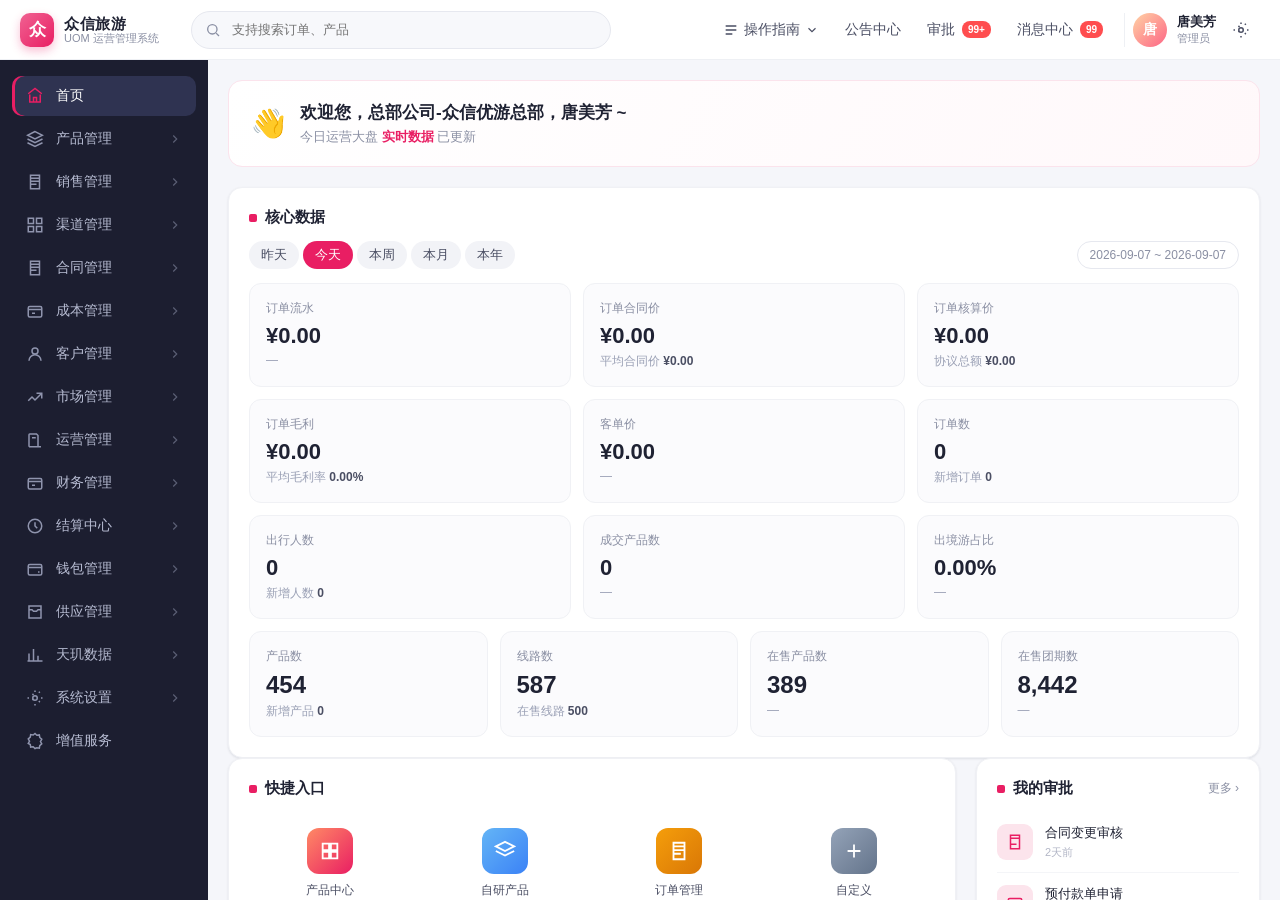
==== uom-system.html @ 3da6dd93 "Upload uom-system.html" ====
<!DOCTYPE html>
<html lang="zh-CN">
<head>
<meta charset="UTF-8" />
<meta name="viewport" content="width=device-width, initial-scale=1.0" />
<title>UOM 运营管理系统 · 众信旅游</title>
<style>
  :root {
    --brand: #E91E63;
    --brand-dark: #C2185B;
    --brand-soft: #FCE4EC;
    --brand-light: #FFF5F7;
    --ink: #1f2233;
    --ink-2: #4a4e63;
    --muted: #8a8fa3;
    --line: #eef0f4;
    --bg: #f5f6fa;
    --sidebar: #1c1e30;
    --sidebar-hover: #2a2d45;
    --sidebar-active: #2f3351;
    --green: #16a34a;
    --orange: #f59e0b;
    --red: #ff4d4f;
    --shadow-sm: 0 1px 3px rgba(25,28,50,.06), 0 1px 2px rgba(25,28,50,.04);
    --shadow-md: 0 8px 24px rgba(25,28,50,.09);
    --shadow-lg: 0 20px 50px rgba(25,28,50,.18);
  }
  * { box-sizing: border-box; margin: 0; padding: 0; }
  html, body { height: 100%; }
  body {
    font-family: -apple-system, BlinkMacSystemFont, "PingFang SC", "Microsoft YaHei", "Helvetica Neue", sans-serif;
    color: var(--ink);
    background: var(--bg);
    font-size: 14px;
    -webkit-font-smoothing: antialiased;
    overflow: hidden;
  }
  a { color: inherit; text-decoration: none; }
  button { font-family: inherit; cursor: pointer; border: none; background: none; }

  .app { height: 100vh; display: flex; flex-direction: column; }
  .header {
    height: 60px; flex: 0 0 60px;
    display: flex; align-items: center;
    background: #fff;
    border-bottom: 1px solid var(--line);
    padding: 0 20px;
    position: relative; z-index: 50;
  }
  .logo { display: flex; align-items: center; gap: 10px; margin-right: 32px; }
  .logo-mark {
    width: 34px; height: 34px; border-radius: 10px;
    background: linear-gradient(135deg, #F06292, var(--brand));
    color: #fff; font-weight: 700; font-size: 17px;
    display: flex; align-items: center; justify-content: center;
    box-shadow: 0 4px 10px rgba(233,30,99,.28);
  }
  .logo-text { line-height: 1.15; }
  .logo-text b { font-size: 15px; letter-spacing: .5px; }
  .logo-text span { display: block; font-size: 11px; color: var(--muted); }
  .search { flex: 1; max-width: 420px; position: relative; display: flex; align-items: center; }
  .search svg { position: absolute; left: 14px; color: var(--muted); }
  .search input {
    width: 100%; height: 38px; border-radius: 20px; border: 1px solid #e6e8ef;
    background: #f7f8fb; padding: 0 42px 0 40px; font-size: 13px; outline: none; transition: .2s;
  }
  .search input:focus { border-color: var(--brand); background: #fff; }
  .header-right { margin-left: auto; display: flex; align-items: center; gap: 4px; }
  .hd-link {
    display: flex; align-items: center; gap: 5px;
    padding: 8px 11px; border-radius: 8px; color: var(--ink-2);
    font-size: 14px; position: relative; transition: .15s;
  }
  .hd-link:hover { color: var(--brand); background: var(--brand-light); }
  .hd-link .caret { transition: .2s; }
  .hd-link.open .caret { transform: rotate(180deg); }
  .mdot { position: absolute; top: 5px; right: 5px; width: 7px; height: 7px; border-radius: 50%; background: #ff3b5c; }
  .hd-link .new-badge {
    margin-left: 2px; font-size: 10px; color: #fff; background: var(--red);
    padding: 1px 6px; border-radius: 8px; font-weight: 700; line-height: 1.5;
  }
  .user { display: flex; align-items: center; gap: 10px; padding-left: 8px; margin-left: 6px; border-left: 1px solid var(--line); }
  .set-btn { width: 38px; height: 38px; border-radius: 9px; display: inline-flex; align-items: center; justify-content: center; color: var(--ink-2); margin-left: 2px; }
  .set-btn:hover { background: #f1f2f6; }
  .avatar {
    width: 34px; height: 34px; border-radius: 50%;
    background: linear-gradient(135deg, #FFD3A5, #FD6585);
    color: #fff; font-weight: 600; font-size: 14px;
    display: flex; align-items: center; justify-content: center;
  }
  .user-name { font-size: 13px; font-weight: 600; }
  .user-role { font-size: 11px; color: var(--muted); }

  .dropdown { position: relative; }
  .dropdown-panel {
    position: absolute; top: calc(100% + 8px); right: 0;
    min-width: 210px; background: #fff; border-radius: 12px;
    box-shadow: var(--shadow-lg); border: 1px solid var(--line);
    padding: 6px; z-index: 200; opacity: 0; visibility: hidden;
    transform: translateY(-6px); transition: .18s;
  }
  .dropdown.open .dropdown-panel { opacity: 1; visibility: visible; transform: translateY(0); }
  .dd-item {
    display: flex; align-items: center; gap: 10px;
    padding: 10px 12px; border-radius: 8px; color: var(--ink-2);
    font-size: 14px; transition: .12s; width: 100%; text-align: left;
  }
  .dd-item svg { color: var(--muted); flex: 0 0 auto; }
  .dd-item:hover { background: var(--brand-light); color: var(--brand); }
  .dd-item:hover svg { color: var(--brand); }
  .dd-divider { height: 1px; background: var(--line); margin: 6px 4px; }
  .dd-heading { font-size: 11px; color: var(--muted); padding: 6px 12px 4px; letter-spacing: .5px; }
  .dd-item .new-tag {
    margin-left: auto; font-size: 10px; color: var(--brand);
    background: var(--brand-soft); padding: 2px 6px; border-radius: 4px; font-weight: 600;
  }

  .body { flex: 1; display: flex; min-height: 0; }
  .sidebar { width: 208px; flex: 0 0 208px; background: var(--sidebar); padding: 16px 12px; overflow-y: auto; }
  .side-item {
    display: flex; align-items: center; gap: 12px;
    padding: 11px 14px; border-radius: 10px; color: #b7bcd2;
    font-size: 14px; margin-bottom: 3px; transition: .14s; width: 100%; text-align: left;
    position: relative;
  }
  .side-item svg { color: #8f94ad; flex: 0 0 auto; }
  .side-item:hover { background: var(--sidebar-hover); color: #fff; }
  .side-item:hover svg { color: #dfe2f0; }
  .side-item.active { background: var(--sidebar-active); color: #fff; font-weight: 500; box-shadow: inset 3px 0 0 var(--brand); }
  .side-item.active svg { color: var(--brand); }
  .side-item .arrow { margin-left: auto; opacity: .55; transition: .2s; }

  .content { flex: 1; overflow-y: auto; padding: 20px; min-width: 0; }
  .grid { display: grid; grid-template-columns: minmax(0, 1fr) 284px; gap: 20px; align-items: start; }
  .main-col { display: flex; flex-direction: column; gap: 20px; }
  .card { background: #fff; border-radius: 14px; box-shadow: var(--shadow-sm); border: 1px solid #f0f1f5; }
  .card-pad { padding: 20px; }

  .hero {
    background: linear-gradient(120deg, #fff, #fff8fa);
    border: 1px solid #fbe3ec;
    padding: 20px 22px; border-radius: 14px;
    display: flex; align-items: center; gap: 14px; margin-bottom: 20px;
  }
  .hero-emoji { font-size: 28px; }
  .hero b { font-size: 17px; }
  .hero .sub { color: var(--muted); font-size: 13px; margin-top: 4px; }
  .hero .sub em { color: var(--brand); font-style: normal; font-weight: 600; }

  .section-title { font-size: 15px; font-weight: 600; margin-bottom: 14px; display: flex; align-items: center; gap: 8px; }
  .section-title .dot { width: 8px; height: 8px; border-radius: 2px; background: var(--brand); display: inline-block; }

  /* 核心数据 */
  .core-row { display: grid; grid-template-columns: repeat(3, 1fr); gap: 12px; }
  .core-cell { padding: 16px; border-radius: 12px; border: 1px solid #f0f1f5; background: #fbfbfd; }
  .core-cell .k { font-size: 12px; color: var(--muted); }
  .core-cell .v { font-size: 22px; font-weight: 700; margin-top: 6px; }
  .core-cell .s { font-size: 12px; color: #9aa0b5; margin-top: 4px; }
  .core-cell .s b { color: var(--ink-2); font-weight: 600; }
  .core-stats { display: grid; grid-template-columns: repeat(4, 1fr); gap: 12px; margin-top: 12px; }
  .core-stat { padding: 16px; border-radius: 12px; border: 1px solid #f0f1f5; background: #fbfbfd; }
  .core-stat .k { font-size: 12px; color: var(--muted); }
  .core-stat .v { font-size: 24px; font-weight: 700; margin-top: 6px; color: var(--ink); }
  .core-stat .s { font-size: 12px; color: #9aa0b5; margin-top: 4px; }

  .daterange { display: flex; align-items: center; gap: 4px; margin-bottom: 14px; }
  .daterange .chips { display: flex; gap: 4px; margin-right: auto; }
  .chip { padding: 5px 12px; border-radius: 14px; font-size: 13px; color: var(--ink-2); background: #f2f3f7; transition: .14s; }
  .chip:hover { background: #e8eaf1; }
  .chip.active { background: var(--brand); color: #fff; }
  .daterange .range { font-size: 12px; color: var(--muted); border: 1px solid #e6e8ef; padding: 6px 12px; border-radius: 14px; background: #fff; }

  /* 快捷入口 */
  .quick-row { display: grid; grid-template-columns: repeat(4, 1fr); gap: 12px; }
  .quick-cell { display: flex; flex-direction: column; align-items: center; gap: 8px; padding: 16px 6px; border-radius: 12px; cursor: pointer; transition: .15s; }
  .quick-cell:hover { background: #f7f8fb; }
  .quick-ico { width: 46px; height: 46px; border-radius: 12px; display: flex; align-items: center; justify-content: center; color: #fff; }
  .quick-cell span { font-size: 12px; color: var(--ink-2); }

  /* 消息通知 */
  .noti-item { display: flex; gap: 12px; padding: 12px 0; border-bottom: 1px solid #f4f5f8; align-items: flex-start; }
  .noti-item:last-child { border-bottom: none; }
  .noti-ico { width: 34px; height: 34px; border-radius: 9px; flex: 0 0 auto; display: flex; align-items: center; justify-content: center; }
  .noti-text { flex: 1; min-width: 0; }
  .noti-text p { font-size: 13px; line-height: 1.45; }
  .noti-time { font-size: 11px; color: #b2b6c6; margin-top: 3px; }

  /* 右侧栏 */
  .right-col { display: flex; flex-direction: column; gap: 20px; }
  .approve-item { display: flex; gap: 12px; padding: 12px 0; border-bottom: 1px solid #f4f5f8; align-items: flex-start; }
  .approve-item:last-child { border-bottom: none; }
  .approve-ico { width: 36px; height: 36px; border-radius: 9px; flex: 0 0 auto; display: flex; align-items: center; justify-content: center; background: var(--brand-soft); color: var(--brand); }
  .approve-main { flex: 1; min-width: 0; }
  .approve-main p { font-size: 13px; line-height: 1.4; }
  .approve-main .t { font-size: 11px; color: #b2b6c6; margin-top: 3px; }

  .anno-item { display: flex; gap: 10px; padding: 11px 0; border-bottom: 1px solid #f4f5f8; align-items: flex-start; }
  .anno-item:last-child { border-bottom: none; }
  .anno-tag { flex: 0 0 auto; font-size: 10px; color: #fff; padding: 2px 7px; border-radius: 4px; font-weight: 600; margin-top: 2px; }
  .anno-tag.urgent { background: var(--red); }
  .anno-tag.important { background: #faad14; }
  .anno-item p { font-size: 13px; line-height: 1.4; }
  .anno-item .t { font-size: 11px; color: #b2b6c6; margin-top: 2px; }

  ::-webkit-scrollbar { width: 8px; height: 8px; }
  ::-webkit-scrollbar-thumb { background: #d5d8e2; border-radius: 4px; }
  ::-webkit-scrollbar-thumb:hover { background: #c2c6d4; }
</style>
</head>
<body>
<div class="app">
  <header class="header">
    <div class="logo">
      <div class="logo-mark">众</div>
      <div class="logo-text">
        <b>众信旅游</b>
        <span>UOM 运营管理系统</span>
      </div>
    </div>

    <div class="search">
      <svg width="16" height="16" viewBox="0 0 24 24" fill="none" stroke="currentColor" stroke-width="2"><circle cx="11" cy="11" r="7"/><path d="m21 21-4.3-4.3"/></svg>
      <input type="text" placeholder="支持搜索订单、产品" />
    </div>

    <div class="header-right">
      <div class="dropdown" id="guideDropdown">
        <a class="hd-link" id="guideBtn" href="#">
          <svg width="16" height="16" viewBox="0 0 24 24" fill="none" stroke="currentColor" stroke-width="2"><path d="M4 6h16M4 12h16M4 18h10"/></svg>
          操作指南
          <svg class="caret" width="14" height="14" viewBox="0 0 24 24" fill="none" stroke="currentColor" stroke-width="2"><path d="m6 9 6 6 6-6"/></svg>
        </a>
        <div class="dropdown-panel">
          <div class="dd-item">
            <svg width="16" height="16" viewBox="0 0 24 24" fill="none" stroke="currentColor" stroke-width="2"><circle cx="12" cy="12" r="9"/><path d="M9.5 8.5v7l6-3.5z"/></svg>
            操作视频
          </div>
          <div class="dd-item">
            <svg width="16" height="16" viewBox="0 0 24 24" fill="none" stroke="currentColor" stroke-width="2"><path d="M4 4h16v16H4z"/><path d="M4 9h16"/><path d="M9 9v11"/></svg>
            操作手册
          </div>
          <div class="dd-divider"></div>
          <div class="dd-heading">集团制度</div>
          <button class="dd-item" id="openDocsBtn">
            <svg width="16" height="16" viewBox="0 0 24 24" fill="none" stroke="currentColor" stroke-width="2"><path d="M3 8a2 2 0 0 1 2-2h4l2 2h8a2 2 0 0 1 2 2v8a2 2 0 0 1-2 2H5a2 2 0 0 1-2-2z"/></svg>
            集团文件中心
            <span class="new-tag">NEW</span>
          </button>
        </div>
      </div>

      <a class="hd-link" href="#">公告中心</a>
      <a class="hd-link" href="#">审批<span class="new-badge">99+</span></a>
      <a class="hd-link" href="#">消息中心<span class="new-badge">99</span></a>

      <div class="user">
        <div class="avatar">唐</div>
        <div>
          <div class="user-name">唐美芳</div>
          <div class="user-role">管理员</div>
        </div>
      </div>
      <button class="set-btn" aria-label="系统设置">
        <svg width="18" height="18" viewBox="0 0 24 24" fill="none" stroke="currentColor" stroke-width="2"><circle cx="12" cy="12" r="3"/><path d="M12 2v2m0 16v2M2 12h2m16 0h2m-4.9-6.9 1.4-1.4m-9.9 11 1.4-1.4m0-5.4-1.4-1.4m9.9 11-1.4-1.4"/></svg>
      </button>
    </div>
  </header>

  <div class="body">
    <aside class="sidebar">
      <button class="side-item active">
        <svg width="18" height="18" viewBox="0 0 24 24" fill="none" stroke="currentColor" stroke-width="2"><path d="m3 9 9-7 9 7"/><path d="M5 10v10h14V10"/><path d="M10 20v-6h4v6"/></svg>
        首页
      </button>
      <button class="side-item">
        <svg width="18" height="18" viewBox="0 0 24 24" fill="none" stroke="currentColor" stroke-width="2"><path d="M12 2 2 7l10 5 10-5-10-5z"/><path d="M2 12l10 5 10-5"/><path d="M2 17l10 5 10-5"/></svg>
        产品管理
        <svg class="arrow" width="14" height="14" viewBox="0 0 24 24" fill="none" stroke="currentColor" stroke-width="2"><path d="m9 6 6 6-6 6"/></svg>
      </button>
      <button class="side-item">
        <svg width="18" height="18" viewBox="0 0 24 24" fill="none" stroke="currentColor" stroke-width="2"><path d="M6 3h12v18H6z"/><path d="M6 7h12M6 11h12M6 15h8"/></svg>
        销售管理
        <svg class="arrow" width="14" height="14" viewBox="0 0 24 24" fill="none" stroke="currentColor" stroke-width="2"><path d="m9 6 6 6-6 6"/></svg>
      </button>
      <button class="side-item">
        <svg width="18" height="18" viewBox="0 0 24 24" fill="none" stroke="currentColor" stroke-width="2"><rect x="3" y="3" width="7" height="7"/><rect x="14" y="3" width="7" height="7"/><rect x="3" y="14" width="7" height="7"/><rect x="14" y="14" width="7" height="7"/></svg>
        渠道管理
        <svg class="arrow" width="14" height="14" viewBox="0 0 24 24" fill="none" stroke="currentColor" stroke-width="2"><path d="m9 6 6 6-6 6"/></svg>
      </button>
      <button class="side-item">
        <svg width="18" height="18" viewBox="0 0 24 24" fill="none" stroke="currentColor" stroke-width="2"><path d="M6 3h12v18H6z"/><path d="M6 7h12M6 11h12M6 15h8"/></svg>
        合同管理
        <svg class="arrow" width="14" height="14" viewBox="0 0 24 24" fill="none" stroke="currentColor" stroke-width="2"><path d="m9 6 6 6-6 6"/></svg>
      </button>
      <button class="side-item">
        <svg width="18" height="18" viewBox="0 0 24 24" fill="none" stroke="currentColor" stroke-width="2"><rect x="3" y="6" width="18" height="14" rx="2"/><path d="M3 10h18"/><path d="M8 15h4"/></svg>
        成本管理
        <svg class="arrow" width="14" height="14" viewBox="0 0 24 24" fill="none" stroke="currentColor" stroke-width="2"><path d="m9 6 6 6-6 6"/></svg>
      </button>
      <button class="side-item">
        <svg width="18" height="18" viewBox="0 0 24 24" fill="none" stroke="currentColor" stroke-width="2"><circle cx="12" cy="8" r="4"/><path d="M4 21a8 8 0 0 1 16 0"/></svg>
        客户管理
        <svg class="arrow" width="14" height="14" viewBox="0 0 24 24" fill="none" stroke="currentColor" stroke-width="2"><path d="m9 6 6 6-6 6"/></svg>
      </button>
      <button class="side-item">
        <svg width="18" height="18" viewBox="0 0 24 24" fill="none" stroke="currentColor" stroke-width="2"><path d="M3 17l5-5 4 4 8-8"/><path d="M14 7h7v7"/></svg>
        市场管理
        <svg class="arrow" width="14" height="14" viewBox="0 0 24 24" fill="none" stroke="currentColor" stroke-width="2"><path d="m9 6 6 6-6 6"/></svg>
      </button>
      <button class="side-item">
        <svg width="18" height="18" viewBox="0 0 24 24" fill="none" stroke="currentColor" stroke-width="2"><path d="M4 21V5a1 1 0 0 1 1-1h9l2 2v15"/><path d="M4 21h16M8 9h5"/></svg>
        运营管理
        <svg class="arrow" width="14" height="14" viewBox="0 0 24 24" fill="none" stroke="currentColor" stroke-width="2"><path d="m9 6 6 6-6 6"/></svg>
      </button>
      <button class="side-item">
        <svg width="18" height="18" viewBox="0 0 24 24" fill="none" stroke="currentColor" stroke-width="2"><rect x="3" y="6" width="18" height="14" rx="2"/><path d="M3 10h18"/><path d="M8 15h4"/></svg>
        财务管理
        <svg class="arrow" width="14" height="14" viewBox="0 0 24 24" fill="none" stroke="currentColor" stroke-width="2"><path d="m9 6 6 6-6 6"/></svg>
      </button>
      <button class="side-item">
        <svg width="18" height="18" viewBox="0 0 24 24" fill="none" stroke="currentColor" stroke-width="2"><circle cx="12" cy="12" r="9"/><path d="M12 7v5l3 3"/></svg>
        结算中心
        <svg class="arrow" width="14" height="14" viewBox="0 0 24 24" fill="none" stroke="currentColor" stroke-width="2"><path d="m9 6 6 6-6 6"/></svg>
      </button>
      <button class="side-item">
        <svg width="18" height="18" viewBox="0 0 24 24" fill="none" stroke="currentColor" stroke-width="2"><rect x="3" y="6" width="18" height="14" rx="2"/><path d="M3 10h18"/><path d="M16 16h2"/></svg>
        钱包管理
        <svg class="arrow" width="14" height="14" viewBox="0 0 24 24" fill="none" stroke="currentColor" stroke-width="2"><path d="m9 6 6 6-6 6"/></svg>
      </button>
      <button class="side-item">
        <svg width="18" height="18" viewBox="0 0 24 24" fill="none" stroke="currentColor" stroke-width="2"><path d="M4 4h16v16H4z"/><path d="M4 9h4l2 2h4l2-2h4"/></svg>
        供应管理
        <svg class="arrow" width="14" height="14" viewBox="0 0 24 24" fill="none" stroke="currentColor" stroke-width="2"><path d="m9 6 6 6-6 6"/></svg>
      </button>
      <button class="side-item">
        <svg width="18" height="18" viewBox="0 0 24 24" fill="none" stroke="currentColor" stroke-width="2"><path d="M4 20V10M10 20V4M16 20v-7M22 20H2"/></svg>
        天玑数据
        <svg class="arrow" width="14" height="14" viewBox="0 0 24 24" fill="none" stroke="currentColor" stroke-width="2"><path d="m9 6 6 6-6 6"/></svg>
      </button>
      <button class="side-item">
        <svg width="18" height="18" viewBox="0 0 24 24" fill="none" stroke="currentColor" stroke-width="2"><circle cx="12" cy="12" r="3"/><path d="M12 2v2m0 16v2M2 12h2m16 0h2m-4.9-6.9 1.4-1.4m-9.9 11 1.4-1.4m0-5.4-1.4-1.4m9.9 11-1.4-1.4"/></svg>
        系统设置
        <svg class="arrow" width="14" height="14" viewBox="0 0 24 24" fill="none" stroke="currentColor" stroke-width="2"><path d="m9 6 6 6-6 6"/></svg>
      </button>
      <button class="side-item">
        <svg width="18" height="18" viewBox="0 0 24 24" fill="none" stroke="currentColor" stroke-width="2"><path d="M12 2l2.4 2.4 3.4-.5.5 3.4L21 9.7l-1.7 3 1.7 3-2.7 2.4-.5 3.4-3.4-.5L12 22l-2.4-2.4-3.4.5-.5-3.4L3 15.3l1.7-3L3 9.3l2.7-2.4.5-3.4 3.4.5z"/></svg>
        增值服务
      </button>
    </aside>

    <main class="content">
      <div class="hero">
        <div class="hero-emoji">👋</div>
        <div>
          <b>欢迎您，总部公司-众信优游总部，唐美芳 ~</b>
          <div class="sub">今日运营大盘 <em>实时数据</em> 已更新</div>
        </div>
      </div>

      <!-- 核心数据 -->
      <div class="card card-pad">
        <div class="section-title"><span class="dot"></span>核心数据</div>
        <div class="daterange">
          <div class="chips">
            <button class="chip">昨天</button>
            <button class="chip active">今天</button>
            <button class="chip">本周</button>
            <button class="chip">本月</button>
            <button class="chip">本年</button>
          </div>
          <div class="range">2026-09-07 ~ 2026-09-07</div>
        </div>
        <div class="core-row">
          <div class="core-cell"><div class="k">订单流水</div><div class="v">¥0.00</div><div class="s">—</div></div>
          <div class="core-cell"><div class="k">订单合同价</div><div class="v">¥0.00</div><div class="s">平均合同价 <b>¥0.00</b></div></div>
          <div class="core-cell"><div class="k">订单核算价</div><div class="v">¥0.00</div><div class="s">协议总额 <b>¥0.00</b></div></div>
          <div class="core-cell"><div class="k">订单毛利</div><div class="v">¥0.00</div><div class="s">平均毛利率 <b>0.00%</b></div></div>
          <div class="core-cell"><div class="k">客单价</div><div class="v">¥0.00</div><div class="s">—</div></div>
          <div class="core-cell"><div class="k">订单数</div><div class="v">0</div><div class="s">新增订单 <b>0</b></div></div>
          <div class="core-cell"><div class="k">出行人数</div><div class="v">0</div><div class="s">新增人数 <b>0</b></div></div>
          <div class="core-cell"><div class="k">成交产品数</div><div class="v">0</div><div class="s">—</div></div>
          <div class="core-cell"><div class="k">出境游占比</div><div class="v">0.00%</div><div class="s">—</div></div>
        </div>
        <div class="core-stats">
          <div class="core-stat"><div class="k">产品数</div><div class="v">454</div><div class="s">新增产品 <b style="color:var(--ink-2)">0</b></div></div>
          <div class="core-stat"><div class="k">线路数</div><div class="v">587</div><div class="s">在售线路 <b style="color:var(--ink-2)">500</b></div></div>
          <div class="core-stat"><div class="k">在售产品数</div><div class="v">389</div><div class="s">—</div></div>
          <div class="core-stat"><div class="k">在售团期数</div><div class="v">8,442</div><div class="s">—</div></div>
        </div>
      </div>

      <div class="grid">
        <div class="main-col">
          <!-- 快捷入口 -->
          <div class="card card-pad">
            <div class="section-title"><span class="dot"></span>快捷入口</div>
            <div class="quick-row">
              <div class="quick-cell"><div class="quick-ico" style="background:linear-gradient(135deg,#ff8a65,#e91e63)"><svg width="22" height="22" viewBox="0 0 24 24" fill="none" stroke="#fff" stroke-width="2"><path d="M4 4h7v7H4z"/><path d="M13 4h7v7h-7z"/><path d="M4 13h7v7H4z"/><path d="M13 13h7v7h-7z"/></svg></div><span>产品中心</span></div>
              <div class="quick-cell"><div class="quick-ico" style="background:linear-gradient(135deg,#64b5f6,#3b82f6)"><svg width="22" height="22" viewBox="0 0 24 24" fill="none" stroke="#fff" stroke-width="2"><path d="M12 2 2 7l10 5 10-5-10-5z"/><path d="M2 12l10 5 10-5"/></svg></div><span>自研产品</span></div>
              <div class="quick-cell"><div class="quick-ico" style="background:linear-gradient(135deg,#f59e0b,#d97706)"><svg width="22" height="22" viewBox="0 0 24 24" fill="none" stroke="#fff" stroke-width="2"><path d="M6 3h12v18H6z"/><path d="M6 7h12M6 11h12M6 15h8"/></svg></div><span>订单管理</span></div>
              <div class="quick-cell"><div class="quick-ico" style="background:linear-gradient(135deg,#94a3b8,#64748b)"><svg width="22" height="22" viewBox="0 0 24 24" fill="none" stroke="#fff" stroke-width="2"><path d="M12 5v14M5 12h14"/></svg></div><span>自定义</span></div>
            </div>
          </div>

          <!-- 消息通知 -->
          <div class="card card-pad">
            <div class="section-title"><span class="dot"></span>消息通知</div>
            <div class="noti-item">
              <div class="noti-ico" style="background:#fef4e6;color:#f59e0b"><svg width="17" height="17" viewBox="0 0 24 24" fill="none" stroke="currentColor" stroke-width="2"><path d="M12 9v4m0 4h.01"/><path d="M10.3 3.9 2.7 17a2 2 0 0 0 1.7 3h15.2a2 2 0 0 0 1.7-3L13.7 3.9a2 2 0 0 0-3.4 0z"/></svg></div>
              <div class="noti-text"><p><b>圈子账号未绑定</b>：门店账号【北京朝阳门店】已连续 90 天无订单，请及时跟进。</p><div class="noti-time">2026-07-09</div></div>
            </div>
            <div class="noti-item">
              <div class="noti-ico" style="background:#fef4e6;color:#f59e0b"><svg width="17" height="17" viewBox="0 0 24 24" fill="none" stroke="currentColor" stroke-width="2"><path d="M12 9v4m0 4h.01"/><path d="M10.3 3.9 2.7 17a2 2 0 0 0 1.7 3h15.2a2 2 0 0 0 1.7-3L13.7 3.9a2 2 0 0 0-3.4 0z"/></svg></div>
              <div class="noti-text"><p><b>圈子账号未绑定</b>：门店账号【上海浦东门店】已连续 120 天无订单，请及时跟进。</p><div class="noti-time">2026-07-09</div></div>
            </div>
            <div class="noti-item">
              <div class="noti-ico" style="background:#fff0f1;color:#e91e63"><svg width="17" height="17" viewBox="0 0 24 24" fill="none" stroke="currentColor" stroke-width="2"><path d="M6 3h12v18H6z"/><path d="M6 7h12M6 11h12M6 15h8"/></svg></div>
              <div class="noti-text"><p>供应商 <b>「众信优品」</b> 提交了合同基础信息变更申请，待您审批。</p><div class="noti-time">2026-07-08</div></div>
            </div>
          </div>
        </div>

        <!-- 右侧栏 -->
        <div class="right-col">
          <div class="card card-pad">
            <div class="section-title"><span class="dot"></span>我的审批 <span style="margin-left:auto;font-size:12px;color:var(--muted);font-weight:400;cursor:pointer">更多 ›</span></div>
            <div class="approve-item">
              <div class="approve-ico"><svg width="18" height="18" viewBox="0 0 24 24" fill="none" stroke="currentColor" stroke-width="2"><path d="M6 3h12v18H6z"/><path d="M6 7h12"/><path d="M6 15h8"/></svg></div>
              <div class="approve-main"><p>合同变更审核</p><div class="t">2天前</div></div>
            </div>
            <div class="approve-item">
              <div class="approve-ico"><svg width="18" height="18" viewBox="0 0 24 24" fill="none" stroke="currentColor" stroke-width="2"><rect x="3" y="6" width="18" height="14" rx="2"/><path d="M3 10h18"/></svg></div>
              <div class="approve-main"><p>预付款单申请</p><div class="t">2天前</div></div>
            </div>
            <div class="approve-item">
              <div class="approve-ico"><svg width="18" height="18" viewBox="0 0 24 24" fill="none" stroke="currentColor" stroke-width="2"><path d="M12 2 2 7l10 5 10-5-10-5z"/></svg></div>
              <div class="approve-main"><p>单独修改供应商</p><div class="t">2026-08-27</div></div>
            </div>
            <div class="approve-item">
              <div class="approve-ico"><svg width="18" height="18" viewBox="0 0 24 24" fill="none" stroke="currentColor" stroke-width="2"><path d="M6 3h12v18H6z"/><path d="M6 7h12"/></svg></div>
              <div class="approve-main"><p>供应商合同基础信息变更申请</p><div class="t">2026-06-27</div></div>
            </div>
            <div class="approve-item">
              <div class="approve-ico"><svg width="18" height="18" viewBox="0 0 24 24" fill="none" stroke="currentColor" stroke-width="2"><rect x="3" y="6" width="18" height="14" rx="2"/><path d="M3 10h18"/></svg></div>
              <div class="approve-main"><p>钱包客户退款申请</p><div class="t">2026-06-21</div></div>
            </div>
          </div>

          <div class="card card-pad">
            <div class="section-title"><span class="dot"></span>系统公告 <span style="margin-left:auto;font-size:12px;color:var(--muted);font-weight:400;cursor:pointer">更多 ›</span></div>
            <div class="anno-item"><span class="anno-tag urgent">紧急</span><div><p>优游平台服务条款</p><div class="t">2026-08-19</div></div></div>
            <div class="anno-item"><span class="anno-tag important">重要</span><div><p>优游平台升级说明</p><div class="t">2026-03-28</div></div></div>
            <div class="anno-item"><span class="anno-tag important">重要</span><div><p>系统版本更新</p><div class="t">2026-01-03</div></div></div>
          </div>
        </div>
      </div>
    </main>
  </div>
</div>

<script>
  const dropdown = document.getElementById("guideDropdown");
  const guideBtn = document.getElementById("guideBtn");
  guideBtn.addEventListener("click", (e) => { e.preventDefault(); dropdown.classList.toggle("open"); });
  document.addEventListener("click", (e) => {
    if (!dropdown.contains(e.target)) dropdown.classList.remove("open");
  });

  document.getElementById("openDocsBtn").addEventListener("click", () => {
    dropdown.classList.remove("open");
    window.open("group-document-center.html?sys=uom", "_blank", "noopener");
  });
</script>
</body>
</html>
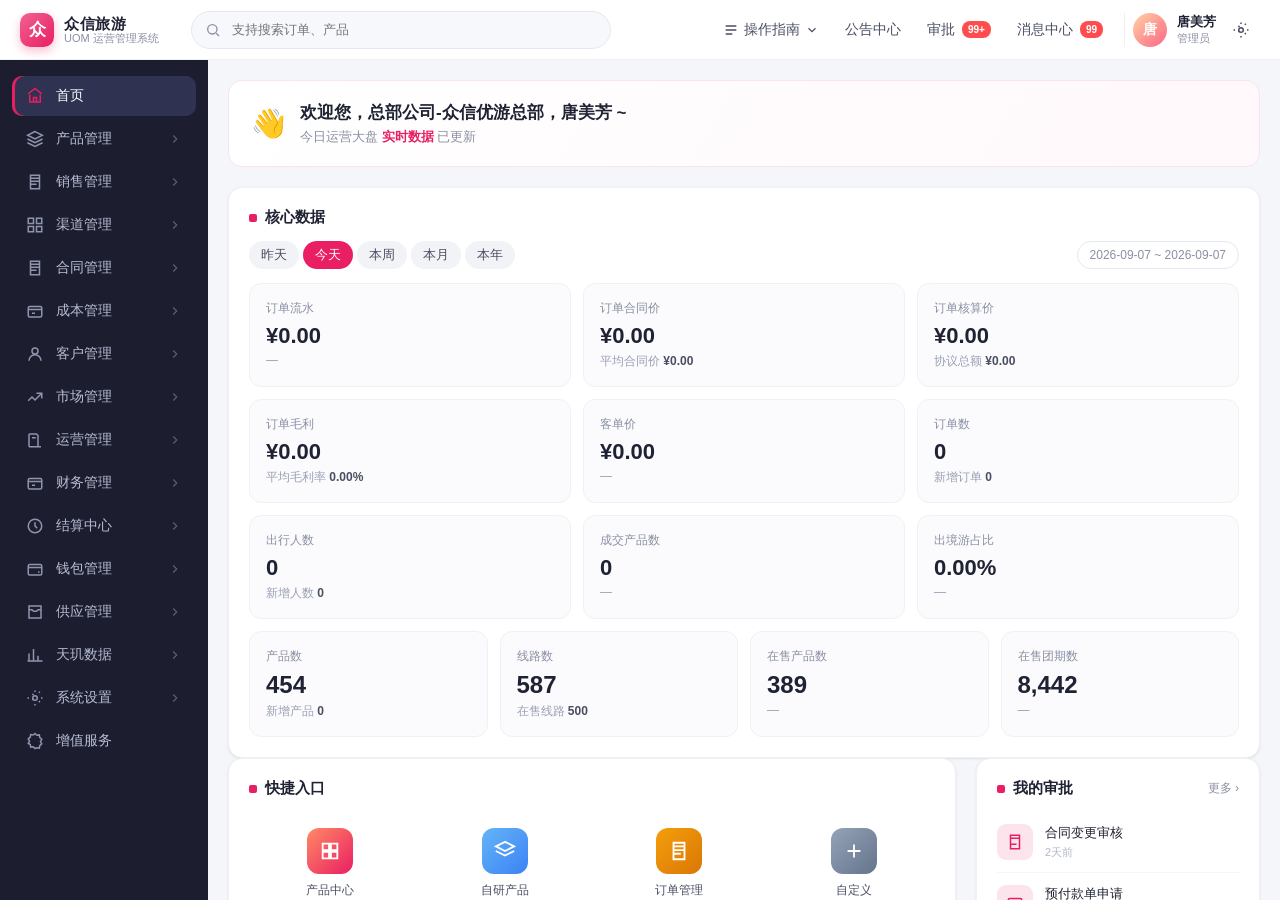
==== commit 97970d57: "deploy uom latest @2026-09-18 11:19" ====
--- a/uom-system.html
+++ b/uom-system.html
@@ -129,8 +129,32 @@
   .side-item.active { background: var(--sidebar-active); color: #fff; font-weight: 500; box-shadow: inset 3px 0 0 var(--brand); }
   .side-item.active svg { color: var(--brand); }
   .side-item .arrow { margin-left: auto; opacity: .55; transition: .2s; }
+  .side-item.expanded .arrow { transform: rotate(90deg); }
+  .side-item.expanded { background: var(--sidebar-active); color: #fff; }
+  .side-flyout {
+    position: fixed; z-index: 1200; min-width: 380px;
+    background: #26282e; border: 1px solid #35383f; border-radius: 12px;
+    box-shadow: 0 14px 40px rgba(0,0,0,.4); padding: 14px 16px 18px;
+    opacity: 0; visibility: hidden; transform: translateX(-8px); transition: .16s ease;
+    pointer-events: none;
+  }
+  .side-flyout.show { opacity: 1; visibility: visible; transform: none; pointer-events: auto; }
+  .fly-seg-title {
+    display: flex; align-items: center; gap: 8px; color: #fff;
+    font-size: 13px; font-weight: 600; margin: 4px 0 10px;
+  }
+  .fly-seg-title .fly-bar { width: 3px; height: 14px; border-radius: 2px; background: var(--brand); }
+  .fly-grid { display: grid; grid-template-columns: repeat(3, 1fr); gap: 6px; margin-bottom: 14px; }
+  .fly-item {
+    padding: 9px 6px; border-radius: 7px; color: #d4d7df; font-size: 13px;
+    text-align: center; white-space: nowrap; transition: .12s;
+  }
+  .fly-item:hover { background: var(--brand); color: #fff; }
+  .fly-item:hover svg { color: #fff; }
 
   .content { flex: 1; overflow-y: auto; padding: 20px; min-width: 0; }
+  #embedFrame { width: 100%; height: calc(100vh - 100px); border: 0; border-radius: 10px; background: #fff; display: none; box-shadow: var(--shadow-sm); }
+  #dashHome { min-width: 0; }
   .grid { display: grid; grid-template-columns: minmax(0, 1fr) 284px; gap: 20px; align-items: start; }
   .main-col { display: flex; flex-direction: column; gap: 20px; }
   .card { background: #fff; border-radius: 14px; box-shadow: var(--shadow-sm); border: 1px solid #f0f1f5; }
@@ -243,7 +267,7 @@
           <div class="dd-heading">集团制度</div>
           <button class="dd-item" id="openDocsBtn">
             <svg width="16" height="16" viewBox="0 0 24 24" fill="none" stroke="currentColor" stroke-width="2"><path d="M3 8a2 2 0 0 1 2-2h4l2 2h8a2 2 0 0 1 2 2v8a2 2 0 0 1-2 2H5a2 2 0 0 1-2-2z"/></svg>
-            集团文件中心
+            标准文件
             <span class="new-tag">NEW</span>
           </button>
         </div>
@@ -268,15 +292,42 @@
 
   <div class="body">
     <aside class="sidebar">
-      <button class="side-item active">
+      <button class="side-item active" data-action="home">
         <svg width="18" height="18" viewBox="0 0 24 24" fill="none" stroke="currentColor" stroke-width="2"><path d="m3 9 9-7 9 7"/><path d="M5 10v10h14V10"/><path d="M10 20v-6h4v6"/></svg>
         首页
       </button>
-      <button class="side-item">
+      <div class="side-group" id="group-prod">
+      <button class="side-item expandable" id="prodItem">
         <svg width="18" height="18" viewBox="0 0 24 24" fill="none" stroke="currentColor" stroke-width="2"><path d="M12 2 2 7l10 5 10-5-10-5z"/><path d="M2 12l10 5 10-5"/><path d="M2 17l10 5 10-5"/></svg>
         产品管理
         <svg class="arrow" width="14" height="14" viewBox="0 0 24 24" fill="none" stroke="currentColor" stroke-width="2"><path d="m9 6 6 6-6 6"/></svg>
       </button>
+      <div class="side-flyout" id="flyout-prod">
+        <div class="fly-seg-title"><span class="fly-bar"></span>外采旅游产品</div>
+        <div class="fly-grid">
+          <a class="fly-item" href="#">产品中心</a>
+          <a class="fly-item" href="#" data-url="./index.html#/admin/product/list?embed=1">产品管理</a>
+          <a class="fly-item" href="#">产品运营</a>
+        </div>
+        <div class="fly-seg-title"><span class="fly-bar"></span>自研旅游产品</div>
+        <div class="fly-grid">
+          <a class="fly-item" href="#">自研产品</a>
+          <a class="fly-item" href="#">众信制造团控</a>
+          <a class="fly-item" href="#">自研团控</a>
+        </div>
+        <div class="fly-seg-title"><span class="fly-bar"></span>保险产品</div>
+        <div class="fly-grid">
+          <a class="fly-item" href="#">保险公司管理</a>
+          <a class="fly-item" href="#">保险产品管理</a>
+        </div>
+        <div class="fly-seg-title"><span class="fly-bar"></span>酒店产品</div>
+        <div class="fly-grid">
+          <a class="fly-item" href="#">酒店基础管理</a>
+          <a class="fly-item" href="#">酒店信息管理</a>
+          <a class="fly-item" href="#">供应商酒店管理</a>
+        </div>
+      </div>
+    </div>
       <button class="side-item">
         <svg width="18" height="18" viewBox="0 0 24 24" fill="none" stroke="currentColor" stroke-width="2"><path d="M6 3h12v18H6z"/><path d="M6 7h12M6 11h12M6 15h8"/></svg>
         销售管理
@@ -307,11 +358,25 @@
         市场管理
         <svg class="arrow" width="14" height="14" viewBox="0 0 24 24" fill="none" stroke="currentColor" stroke-width="2"><path d="m9 6 6 6-6 6"/></svg>
       </button>
-      <button class="side-item">
+      <div class="side-group" id="group-ops">
+      <button class="side-item expandable" id="opsItem">
         <svg width="18" height="18" viewBox="0 0 24 24" fill="none" stroke="currentColor" stroke-width="2"><path d="M4 21V5a1 1 0 0 1 1-1h9l2 2v15"/><path d="M4 21h16M8 9h5"/></svg>
         运营管理
         <svg class="arrow" width="14" height="14" viewBox="0 0 24 24" fill="none" stroke="currentColor" stroke-width="2"><path d="m9 6 6 6-6 6"/></svg>
       </button>
+      <div class="side-flyout" id="flyout-ops">
+        <div class="fly-seg-title"><span class="fly-bar"></span>平台运营</div>
+        <div class="fly-grid">
+          <a class="fly-item" href="#" data-url="./index.html#/admin?embed=1">C端首页配置</a>
+          <a class="fly-item" href="#" data-url="./index.html#/admin/news?embed=1">众信动态配置</a>
+          <a class="fly-item" href="group-document-center.html?sys=uom" target="_blank">标准文件</a>
+        </div>
+        <div class="fly-seg-title"><span class="fly-bar"></span>营销活动</div>
+        <div class="fly-grid">
+          <a class="fly-item" href="#" data-url="./index.html#/admin/topic-activity?embed=1">C端专题活动</a>
+        </div>
+      </div>
+    </div>
       <button class="side-item">
         <svg width="18" height="18" viewBox="0 0 24 24" fill="none" stroke="currentColor" stroke-width="2"><rect x="3" y="6" width="18" height="14" rx="2"/><path d="M3 10h18"/><path d="M8 15h4"/></svg>
         财务管理
@@ -349,6 +414,8 @@
     </aside>
 
     <main class="content">
+      <iframe id="embedFrame" src="about:blank" title="功能页面"></iframe>
+      <div id="dashHome">
       <div class="hero">
         <div class="hero-emoji">👋</div>
         <div>
@@ -454,6 +521,7 @@
           </div>
         </div>
       </div>
+      </div>
     </main>
   </div>
 </div>
@@ -470,6 +538,94 @@
     dropdown.classList.remove("open");
     window.open("group-document-center.html?sys=uom", "_blank", "noopener");
   });
+
+  // 运营管理：悬浮弹出一级菜单
+  const opsBtn = document.getElementById("opsItem");
+  const flyOut = document.getElementById("flyout-ops");
+  let flyHideTimer = null;
+  function posFlyout() {
+    const r = opsBtn.getBoundingClientRect();
+    flyOut.style.left = (r.right + 8) + "px";
+    flyOut.style.top = r.top < 8 ? 8 + "px" : r.top + "px";
+  }
+  function showFly() { clearTimeout(flyHideTimer); posFlyout(); flyOut.classList.add("show"); }
+  function hideFly() { flyOut.classList.remove("show"); }
+  function scheduleFlyHide() { clearTimeout(flyHideTimer); flyHideTimer = setTimeout(hideFly, 200); }
+  opsBtn.addEventListener("mouseenter", showFly);
+  opsBtn.addEventListener("mouseleave", scheduleFlyHide);
+  flyOut.addEventListener("mouseenter", () => clearTimeout(flyHideTimer));
+  flyOut.addEventListener("mouseleave", hideFly);
+
+  // === 功能页 iframe 嵌入 + URL hash 路由同步 ===
+  const embedFrame = document.getElementById("embedFrame");
+  const dashHome = document.getElementById("dashHome");
+  function routeOf(url) {
+    const i = url.indexOf("#");
+    return i >= 0 ? url.substring(i + 1) : "";
+  }
+  function findItemByRoute(route) {
+    return [...document.querySelectorAll(".fly-item[data-url]")].find(a => a.getAttribute("data-url").includes("#" + route)) || null;
+  }
+  function loadEmbed(url) {
+    if (!embedFrame) return;
+    embedFrame.style.display = "block";
+    dashHome.style.display = "none";
+    embedFrame.src = url;
+    document.querySelectorAll(".side-item").forEach(b => b.classList.remove("active"));
+    // 把子页面路由同步到地址栏 hash，实现刷新/后退可恢复
+    const route = routeOf(url);
+    if (("" + location.hash).replace(/^#/, "") !== route) location.hash = route;
+  }
+  function showHome() {
+    if (!embedFrame) return;
+    embedFrame.style.display = "none";
+    embedFrame.src = "about:blank";
+    dashHome.style.display = "";
+    document.querySelectorAll(".side-item").forEach(b => b.classList.remove("active"));
+    const home = document.querySelector('.side-item[data-action="home"]');
+    if (home) home.classList.add("active");
+    // 回到首页时清空地址栏 hash
+    if (location.hash) history.replaceState(null, "", location.pathname + location.search);
+  }
+  // 点击带 data-url 的 fly-item → 在 iframe 加载，地址栏同步
+  document.addEventListener("click", (e) => {
+    const t = e.target.closest(".fly-item[data-url]");
+    if (t) { e.preventDefault(); loadEmbed(t.getAttribute("data-url")); return; }
+    const home = e.target.closest('[data-action="home"]');
+    if (home) { showHome(); }
+  });
+  // 支持浏览器前进/后退 / 手动改地址栏
+  window.addEventListener("hashchange", () => {
+    const route = (location.hash || "").replace(/^#/, "");
+    if (!route) { showHome(); return; }
+    const el = findItemByRoute(route);
+    if (el) loadEmbed(el.getAttribute("data-url"));
+  });
+  // 刷新后根据当前 hash 恢复对应子页面
+  (function restore() {
+    const route = (location.hash || "").replace(/^#/, "");
+    if (route) {
+      const el = findItemByRoute(route);
+      if (el) loadEmbed(el.getAttribute("data-url"));
+    }
+  })();
+
+  // 产品管理：悬浮弹出二级菜单（与运营管理同款交互）
+  const prodBtn = document.getElementById("prodItem");
+  const prodFly = document.getElementById("flyout-prod");
+  let prodHideTimer = null;
+  function posFlyoutProd() {
+    const r = prodBtn.getBoundingClientRect();
+    prodFly.style.left = (r.right + 8) + "px";
+    prodFly.style.top = r.top < 8 ? 8 + "px" : r.top + "px";
+  }
+  function showProdFly() { clearTimeout(prodHideTimer); posFlyoutProd(); prodFly.classList.add("show"); prodBtn.classList.add("expanded"); }
+  function hideProdFly() { prodFly.classList.remove("show"); prodBtn.classList.remove("expanded"); }
+  function scheduleProdHide() { clearTimeout(prodHideTimer); prodHideTimer = setTimeout(hideProdFly, 200); }
+  prodBtn.addEventListener("mouseenter", showProdFly);
+  prodBtn.addEventListener("mouseleave", scheduleProdHide);
+  prodFly.addEventListener("mouseenter", () => clearTimeout(prodHideTimer));
+  prodFly.addEventListener("mouseleave", hideProdFly);
 </script>
 </body>
 </html>
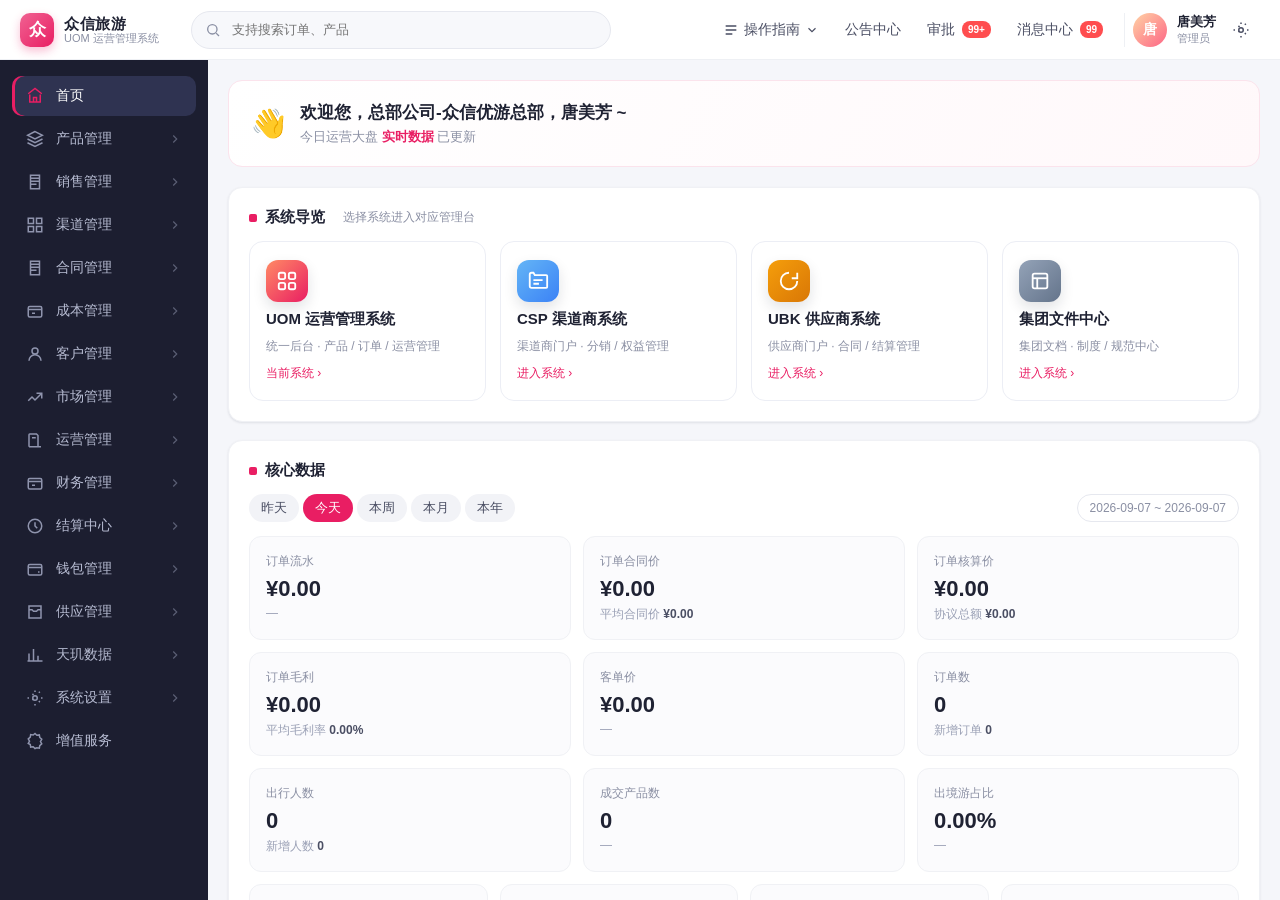
==== commit 7180a489: "add system tour (UOM/CSP/UBK/doc)" ====
--- a/uom-system.html
+++ b/uom-system.html
@@ -155,6 +155,16 @@
   .content { flex: 1; overflow-y: auto; padding: 20px; min-width: 0; }
   #embedFrame { width: 100%; height: calc(100vh - 100px); border: 0; border-radius: 10px; background: #fff; display: none; box-shadow: var(--shadow-sm); }
   #dashHome { min-width: 0; }
+  /* 系统导览 */
+  .sys-tour { margin-bottom: 18px; }
+  .sys-grid { display: grid; grid-template-columns: repeat(4, 1fr); gap: 14px; }
+  .sys-card { display: flex; flex-direction: column; gap: 8px; padding: 18px 16px; background: #fff; border: 1px solid #eceef5; border-radius: 14px; cursor: pointer; transition: .22s ease; text-decoration: none; color: inherit; }
+  .sys-card:hover { transform: translateY(-2px); box-shadow: 0 10px 24px rgba(233,30,99,.10); border-color: #f5c6d8; }
+  .sys-card .sys-ic { width: 42px; height: 42px; border-radius: 12px; display: flex; align-items: center; justify-content: center; box-shadow: 0 6px 14px rgba(15,23,42,.12); }
+  .sys-card .sys-name { font-size: 15px; font-weight: 600; color: var(--ink-1, #1f2233); }
+  .sys-card .sys-desc { font-size: 12px; color: var(--muted, #8a8fa3); line-height: 1.5; }
+  .sys-card .sys-in { margin-top: 2px; font-size: 12px; color: #e91e63; font-weight: 500; }
+  @media (max-width: 1100px) { .sys-grid { grid-template-columns: repeat(2, 1fr); } }
   .grid { display: grid; grid-template-columns: minmax(0, 1fr) 284px; gap: 20px; align-items: start; }
   .main-col { display: flex; flex-direction: column; gap: 20px; }
   .card { background: #fff; border-radius: 14px; box-shadow: var(--shadow-sm); border: 1px solid #f0f1f5; }
@@ -421,6 +431,39 @@
         <div>
           <b>欢迎您，总部公司-众信优游总部，唐美芳 ~</b>
           <div class="sub">今日运营大盘 <em>实时数据</em> 已更新</div>
+        </div>
+      </div>
+
+      <!-- 系统导览 -->
+      <div class="sys-tour">
+        <div class="card card-pad">
+          <div class="section-title"><span class="dot"></span>系统导览 <span style="font-weight:400;font-size:12px;color:var(--muted,#8a8fa3);margin-left:10px">选择系统进入对应管理台</span></div>
+          <div class="sys-grid">
+            <div class="sys-card" onclick="window.scrollTo({top:0,behavior:'smooth'})">
+              <div class="sys-ic" style="background:linear-gradient(135deg,#ff8a65,#e91e63)"><svg width="22" height="22" fill="none" stroke="#fff" stroke-width="2" viewBox="0 0 24 24"><rect x="3" y="3" width="7" height="7" rx="2"/><rect x="14" y="3" width="7" height="7" rx="2"/><rect x="3" y="14" width="7" height="7" rx="2"/><rect x="14" y="14" width="7" height="7" rx="2"/></svg></div>
+              <div class="sys-name">UOM 运营管理系统</div>
+              <div class="sys-desc">统一后台 · 产品 / 订单 / 运营管理</div>
+              <div class="sys-in">当前系统 ›</div>
+            </div>
+            <a class="sys-card" href="./csp-system.html">
+              <div class="sys-ic" style="background:linear-gradient(135deg,#64b5f6,#3b82f6)"><svg width="22" height="22" fill="none" stroke="#fff" stroke-width="2" viewBox="0 0 24 24"><path d="M3 5a2 2 0 0 1 2-2h2l1.5 2.5H21a1 1 0 0 1 1 1v12a1 1 0 0 1-1 1H5a2 2 0 0 1-2-2z"/><path d="M7 11h10M7 15h6"/></svg></div>
+              <div class="sys-name">CSP 渠道商系统</div>
+              <div class="sys-desc">渠道商门户 · 分销 / 权益管理</div>
+              <div class="sys-in">进入系统 ›</div>
+            </a>
+            <a class="sys-card" href="./ubk-supplier-system.html">
+              <div class="sys-ic" style="background:linear-gradient(135deg,#f59e0b,#d97706)"><svg width="22" height="22" fill="none" stroke="#fff" stroke-width="2" viewBox="0 0 24 24"><path d="M21 12a9 9 0 1 1-9-9"/><path d="M21 3v6h-6"/></svg></div>
+              <div class="sys-name">UBK 供应商系统</div>
+              <div class="sys-desc">供应商门户 · 合同 / 结算管理</div>
+              <div class="sys-in">进入系统 ›</div>
+            </a>
+            <a class="sys-card" href="./group-document-center.html">
+              <div class="sys-ic" style="background:linear-gradient(135deg,#94a3b8,#64748b)"><svg width="22" height="22" fill="none" stroke="#fff" stroke-width="2" viewBox="0 0 24 24"><rect x="4" y="4" width="16" height="16" rx="2"/><path d="M4 9h16"/><path d="M9 9v11"/></svg></div>
+              <div class="sys-name">集团文件中心</div>
+              <div class="sys-desc">集团文档 · 制度 / 规范中心</div>
+              <div class="sys-in">进入系统 ›</div>
+            </a>
+          </div>
         </div>
       </div>
 
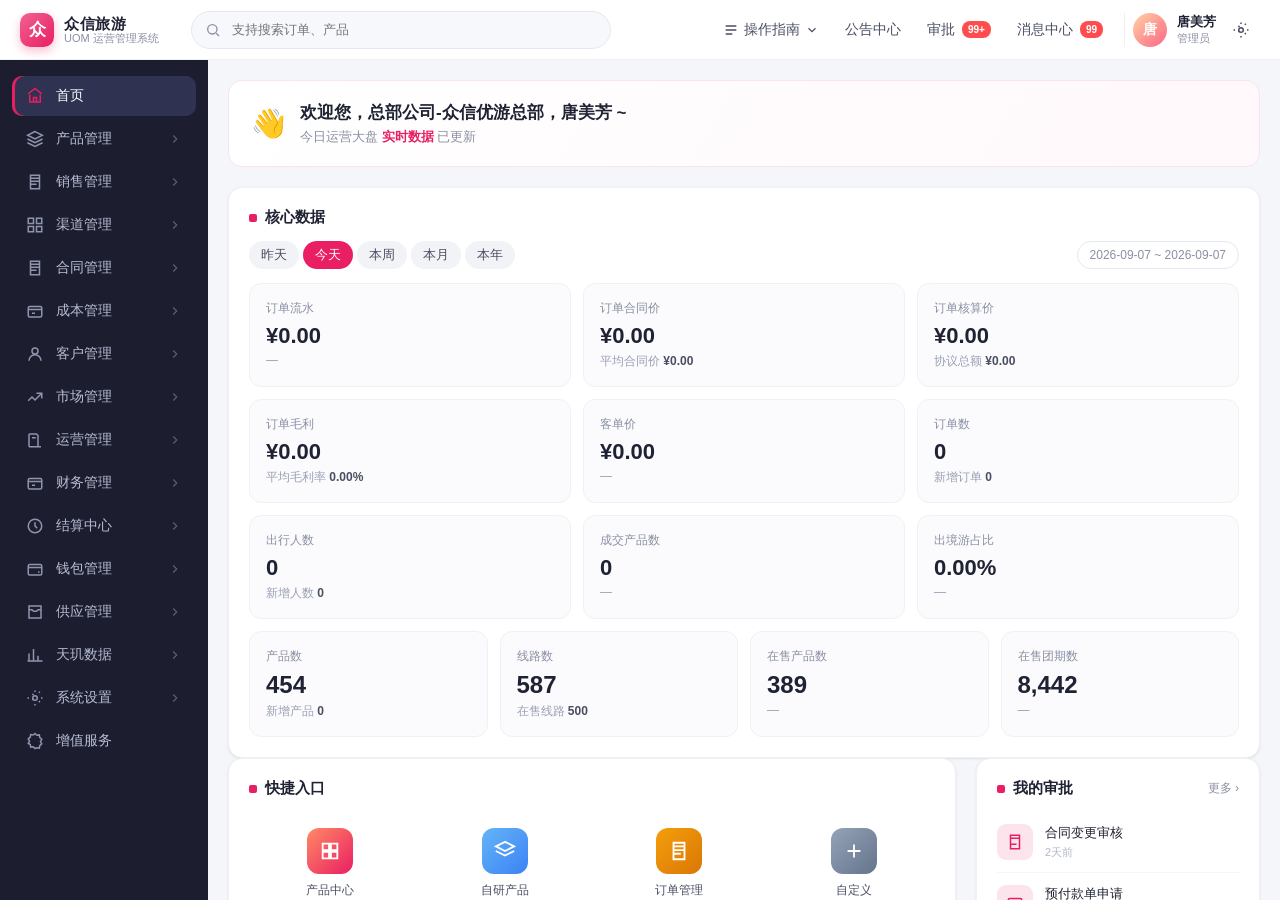
==== commit c719b875: "revert tour from uom home; keep launcher standalone" ====
--- a/uom-system.html
+++ b/uom-system.html
@@ -155,16 +155,6 @@
   .content { flex: 1; overflow-y: auto; padding: 20px; min-width: 0; }
   #embedFrame { width: 100%; height: calc(100vh - 100px); border: 0; border-radius: 10px; background: #fff; display: none; box-shadow: var(--shadow-sm); }
   #dashHome { min-width: 0; }
-  /* 系统导览 */
-  .sys-tour { margin-bottom: 18px; }
-  .sys-grid { display: grid; grid-template-columns: repeat(4, 1fr); gap: 14px; }
-  .sys-card { display: flex; flex-direction: column; gap: 8px; padding: 18px 16px; background: #fff; border: 1px solid #eceef5; border-radius: 14px; cursor: pointer; transition: .22s ease; text-decoration: none; color: inherit; }
-  .sys-card:hover { transform: translateY(-2px); box-shadow: 0 10px 24px rgba(233,30,99,.10); border-color: #f5c6d8; }
-  .sys-card .sys-ic { width: 42px; height: 42px; border-radius: 12px; display: flex; align-items: center; justify-content: center; box-shadow: 0 6px 14px rgba(15,23,42,.12); }
-  .sys-card .sys-name { font-size: 15px; font-weight: 600; color: var(--ink-1, #1f2233); }
-  .sys-card .sys-desc { font-size: 12px; color: var(--muted, #8a8fa3); line-height: 1.5; }
-  .sys-card .sys-in { margin-top: 2px; font-size: 12px; color: #e91e63; font-weight: 500; }
-  @media (max-width: 1100px) { .sys-grid { grid-template-columns: repeat(2, 1fr); } }
   .grid { display: grid; grid-template-columns: minmax(0, 1fr) 284px; gap: 20px; align-items: start; }
   .main-col { display: flex; flex-direction: column; gap: 20px; }
   .card { background: #fff; border-radius: 14px; box-shadow: var(--shadow-sm); border: 1px solid #f0f1f5; }
@@ -434,39 +424,6 @@
         </div>
       </div>
 
-      <!-- 系统导览 -->
-      <div class="sys-tour">
-        <div class="card card-pad">
-          <div class="section-title"><span class="dot"></span>系统导览 <span style="font-weight:400;font-size:12px;color:var(--muted,#8a8fa3);margin-left:10px">选择系统进入对应管理台</span></div>
-          <div class="sys-grid">
-            <div class="sys-card" onclick="window.scrollTo({top:0,behavior:'smooth'})">
-              <div class="sys-ic" style="background:linear-gradient(135deg,#ff8a65,#e91e63)"><svg width="22" height="22" fill="none" stroke="#fff" stroke-width="2" viewBox="0 0 24 24"><rect x="3" y="3" width="7" height="7" rx="2"/><rect x="14" y="3" width="7" height="7" rx="2"/><rect x="3" y="14" width="7" height="7" rx="2"/><rect x="14" y="14" width="7" height="7" rx="2"/></svg></div>
-              <div class="sys-name">UOM 运营管理系统</div>
-              <div class="sys-desc">统一后台 · 产品 / 订单 / 运营管理</div>
-              <div class="sys-in">当前系统 ›</div>
-            </div>
-            <a class="sys-card" href="./csp-system.html">
-              <div class="sys-ic" style="background:linear-gradient(135deg,#64b5f6,#3b82f6)"><svg width="22" height="22" fill="none" stroke="#fff" stroke-width="2" viewBox="0 0 24 24"><path d="M3 5a2 2 0 0 1 2-2h2l1.5 2.5H21a1 1 0 0 1 1 1v12a1 1 0 0 1-1 1H5a2 2 0 0 1-2-2z"/><path d="M7 11h10M7 15h6"/></svg></div>
-              <div class="sys-name">CSP 渠道商系统</div>
-              <div class="sys-desc">渠道商门户 · 分销 / 权益管理</div>
-              <div class="sys-in">进入系统 ›</div>
-            </a>
-            <a class="sys-card" href="./ubk-supplier-system.html">
-              <div class="sys-ic" style="background:linear-gradient(135deg,#f59e0b,#d97706)"><svg width="22" height="22" fill="none" stroke="#fff" stroke-width="2" viewBox="0 0 24 24"><path d="M21 12a9 9 0 1 1-9-9"/><path d="M21 3v6h-6"/></svg></div>
-              <div class="sys-name">UBK 供应商系统</div>
-              <div class="sys-desc">供应商门户 · 合同 / 结算管理</div>
-              <div class="sys-in">进入系统 ›</div>
-            </a>
-            <a class="sys-card" href="./group-document-center.html">
-              <div class="sys-ic" style="background:linear-gradient(135deg,#94a3b8,#64748b)"><svg width="22" height="22" fill="none" stroke="#fff" stroke-width="2" viewBox="0 0 24 24"><rect x="4" y="4" width="16" height="16" rx="2"/><path d="M4 9h16"/><path d="M9 9v11"/></svg></div>
-              <div class="sys-name">集团文件中心</div>
-              <div class="sys-desc">集团文档 · 制度 / 规范中心</div>
-              <div class="sys-in">进入系统 ›</div>
-            </a>
-          </div>
-        </div>
-      </div>
-
       <!-- 核心数据 -->
       <div class="card card-pad">
         <div class="section-title"><span class="dot"></span>核心数据</div>
